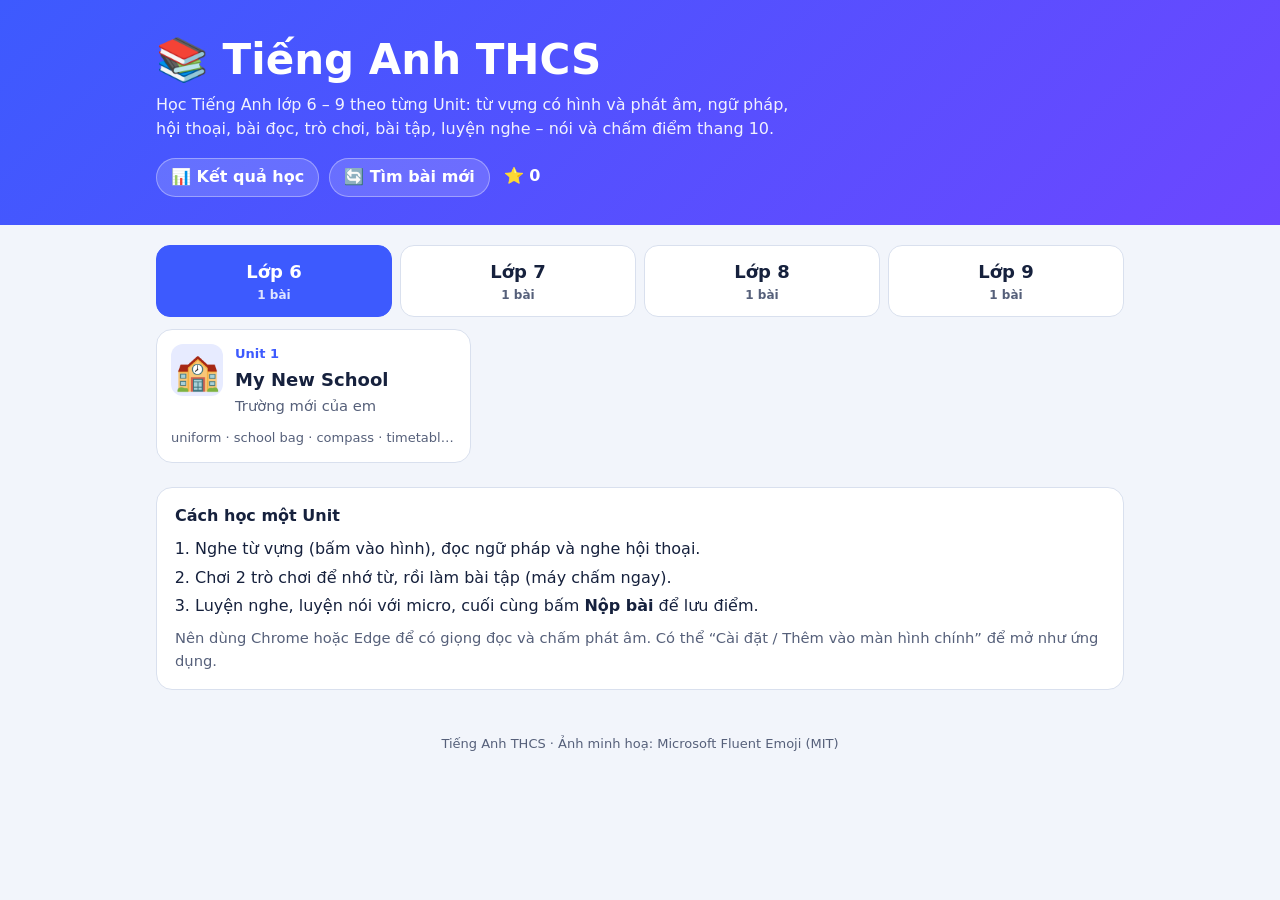
==== index.html @ e83fc871 "Tiếng Anh THCS: khung app + 4 bài mẫu Unit 1 lớp 6-9 Co-Authored-By: Claude Sonnet 5.5 <noreply@anth" ====
<!doctype html>
<html lang="vi">
<head>
<meta charset="utf-8">
<meta name="viewport" content="width=device-width, initial-scale=1">
<title>Tiếng Anh THCS</title>
<meta name="description" content="Học Tiếng Anh lớp 6, 7, 8, 9 theo từng Unit: từ vựng có hình, ngữ pháp, hội thoại, trò chơi, bài tập, luyện nghe nói và chấm điểm.">
<meta name="theme-color" content="#3D5AFE">
<link rel="manifest" href="manifest.webmanifest">
<link rel="icon" href="icons/icon-192.png">
<link rel="apple-touch-icon" href="icons/icon-192.png">
<link rel="stylesheet" href="common/lesson.css">
<style>
.top{background:linear-gradient(135deg,#3D5AFE,#6C47FF);color:#fff;padding:34px 0 28px}
.top h1{font-size:clamp(28px,6vw,42px)}
.top p{opacity:.92;margin-top:6px;max-width:640px}
.top .row{display:flex;flex-wrap:wrap;gap:10px;margin-top:16px}
.top .row a,.top .row button{background:rgba(255,255,255,.16);color:#fff;border:1px solid rgba(255,255,255,.35);border-radius:999px;padding:6px 14px;text-decoration:none;font-weight:600}
.tabs{display:grid;grid-template-columns:repeat(4,minmax(0,1fr));gap:8px;margin:20px 0 8px}
.tab{border:1px solid var(--line);background:var(--paper);border-radius:14px;padding:12px 8px;font-weight:800;font-size:18px}
.tab small{display:block;font-weight:600;font-size:12px;color:var(--ink-soft)}
.tab[aria-selected="true"]{background:var(--coral);color:#fff;border-color:var(--coral)}
.tab[aria-selected="true"] small{color:#E0E5FF}
.units{display:grid;grid-template-columns:repeat(auto-fill,minmax(260px,1fr));gap:12px;margin:12px 0 24px}
.unit{display:grid;grid-template-columns:52px minmax(0,1fr);gap:4px 12px;background:var(--paper);border:1px solid var(--line);border-radius:16px;padding:14px;text-decoration:none;color:var(--ink);transition:border-color .2s,transform .2s}
.unit:hover{border-color:var(--coral);transform:translateY(-2px)}
.unit .emo{grid-row:1/4;font-size:36px;width:52px;height:52px;display:grid;place-items:center;background:var(--accent-soft);border-radius:12px}
.unit .u{font-size:13px;font-weight:700;color:var(--coral)}
.unit h3{font-size:18px}
.unit .w{grid-column:1/3;font-size:13px;color:var(--ink-soft);margin-top:6px;overflow:hidden;text-overflow:ellipsis;white-space:nowrap}
.unit .best{font-size:13px;font-weight:700;color:var(--grass)}
.empty{background:var(--paper);border:1px dashed var(--line);border-radius:16px;padding:20px;text-align:center;color:var(--ink-soft)}
.how{background:var(--paper);border:1px solid var(--line);border-radius:16px;padding:16px 18px;margin-bottom:24px}
.how ol{margin:8px 0 0;padding-left:20px;display:grid;gap:4px}
@media (max-width:560px){.tab{font-size:16px;padding:10px 4px}}
</style>
</head>
<body>
<header class="top"><div class="wrap">
  <h1>📚 Tiếng Anh THCS</h1>
  <p>Học Tiếng Anh lớp 6 – 9 theo từng Unit: từ vựng có hình và phát âm, ngữ pháp, hội thoại, bài đọc, trò chơi, bài tập, luyện nghe – nói và chấm điểm thang 10.</p>
  <div class="row"><a href="ket-qua.html">📊 Kết quả học</a><button id="refresh" type="button">🔄 Tìm bài mới</button><span id="starsAll" style="padding:6px 4px;font-weight:700"></span></div>
</div></header>
<main class="wrap">
  <div class="tabs" role="tablist" id="tabs"></div>
  <div class="units" id="units"></div>
  <div class="how">
    <b>Cách học một Unit</b>
    <ol>
      <li>Nghe từ vựng (bấm vào hình), đọc ngữ pháp và nghe hội thoại.</li>
      <li>Chơi 2 trò chơi để nhớ từ, rồi làm bài tập (máy chấm ngay).</li>
      <li>Luyện nghe, luyện nói với micro, cuối cùng bấm <b>Nộp bài</b> để lưu điểm.</li>
    </ol>
    <p class="muted" style="margin-top:8px">Nên dùng Chrome hoặc Edge để có giọng đọc và chấm phát âm. Có thể “Cài đặt / Thêm vào màn hình chính” để mở như ứng dụng.</p>
  </div>
</main>
<footer>Tiếng Anh THCS · Ảnh minh hoạ: Microsoft Fluent Emoji (MIT)</footer>
<script src="lessons.js"></script>
<script>
(function(){
  var LS = window.LESSONS || [];
  var GRADES = [6,7,8,9];
  function esc(s){ return String(s==null?'':s).replace(/[&<>"]/g,function(c){return {'&':'&amp;','<':'&lt;','>':'&gt;','"':'&quot;'}[c];}); }
  function get(k){ try{ return localStorage.getItem(k); }catch(e){ return null; } }
  function set(k,v){ try{ localStorage.setItem(k,v); }catch(e){} }
  var results = []; try{ results = JSON.parse(get('results:v1')) || []; }catch(e){}
  function best(id){ var b = null; results.forEach(function(r){ if(r.lesson===id && (b===null || r.score>b)) b = r.score; }); return b; }
  var total = 0; LS.forEach(function(l){ total += parseInt(get('stars:'+l.id),10) || 0; });
  document.getElementById('starsAll').textContent = '⭐ ' + total;

  var cur = parseInt(get('grade'),10); if(GRADES.indexOf(cur) < 0) cur = 6;
  var tabs = document.getElementById('tabs'), box = document.getElementById('units');
  function draw(){
    tabs.innerHTML = GRADES.map(function(g){
      var n = LS.filter(function(l){ return l.grade===g; }).length;
      return '<button class="tab" role="tab" aria-selected="'+(g===cur)+'" data-g="'+g+'">Lớp '+g+'<small>'+n+' bài</small></button>';
    }).join('');
    var list = LS.filter(function(l){ return l.grade===cur; });
    box.innerHTML = list.length ? list.map(function(l){
      var b = best(l.id);
      return '<a class="unit" href="'+esc(l.path)+'"><span class="emo">'+esc(l.emoji)+'</span>'+
        '<span class="u">Unit '+l.unit+(b!==null?' · <span class="best">🏅 '+String(b).replace('.',',')+'/10</span>':'')+'</span>'+
        '<h3>'+esc(l.title)+'</h3><span class="muted">'+esc(l.vi)+'</span>'+
        '<span class="w">'+esc(l.words.join(' · '))+'</span></a>';
    }).join('') : '<div class="empty">Lớp '+cur+' chưa có bài. Bài mới sẽ được thêm dần theo sách giáo khoa.</div>';
  }
  tabs.addEventListener('click', function(e){ var t = e.target.closest('[data-g]'); if(!t) return; cur = +t.getAttribute('data-g'); set('grade',cur); draw(); });
  draw();
  document.getElementById('refresh').addEventListener('click', function(){ location.reload(); });
  if('serviceWorker' in navigator) navigator.serviceWorker.register('sw.js').catch(function(){});
})();
</script>
</body>
</html>
---- common/lesson.css ----
/* Giao diện bài học Tiếng Anh THCS (lớp 6–9). Một giao diện sáng; các biến màu dưới đây cũng được
   tracker.js / practice.js / games.js dùng lại (--ink, --paper, --line, --sun, --coral, --grass, --berry...). */
:root{
  --sky:#F2F5FB;
  --paper:#FFFFFF;
  --ink:#16213D;
  --ink-soft:#56607A;
  --line:#D9E0EE;
  --sun:#FFD166;
  --sun-soft:#FFF4D6;
  --coral:#3D5AFE;          /* màu nhấn chính (xanh chàm) */
  --on-coral:#FFFFFF;
  --grass:#12946A;
  --grass-soft:#DDF5EC;
  --berry:#D3344E;
  --berry-soft:#FDE4E8;
  --accent-soft:#E7EBFF;
  --display:"Be Vietnam Pro","Segoe UI",system-ui,sans-serif;
  --body:"Be Vietnam Pro","Segoe UI",system-ui,sans-serif;
  --ipa:"Segoe UI","Noto Sans","Lucida Sans Unicode","DejaVu Sans",sans-serif;
  color-scheme:light;
}
*{box-sizing:border-box}
[hidden]{display:none!important}
html{scroll-behavior:smooth;-webkit-text-size-adjust:100%}
body{margin:0;background:var(--sky);color:var(--ink);font-family:var(--body);font-size:16px;line-height:1.55}
button{font:inherit;color:inherit;cursor:pointer}
a{color:var(--coral)}
:focus-visible{outline:3px solid var(--coral);outline-offset:2px}
p{margin:0}
h1,h2,h3{font-family:var(--display);line-height:1.25;margin:0}
.wrap{max-width:1000px;margin:0 auto;padding:0 16px}
.ipa{font-family:var(--ipa);color:var(--ink-soft);font-size:.92em}
.vi{color:var(--ink-soft)}
.muted{color:var(--ink-soft);font-size:.92em}

/* ---------- Thanh trên cùng ---------- */
.bar{position:sticky;top:0;z-index:20;background:var(--paper);border-bottom:1px solid var(--line)}
.bar .wrap{display:flex;align-items:center;gap:10px;height:56px}
.bar a.home{display:inline-flex;align-items:center;gap:6px;text-decoration:none;color:var(--ink);font-weight:700;padding:6px 10px;border-radius:10px}
.bar a.home:hover{background:var(--sky)}
.bar .t{flex:1;min-width:0;font-weight:700;white-space:nowrap;overflow:hidden;text-overflow:ellipsis}
.bar .stars{font-weight:700;white-space:nowrap}
.chipbtn{border:1px solid var(--line);background:var(--paper);border-radius:999px;padding:5px 12px;font-weight:600;white-space:nowrap}
.chipbtn:hover{border-color:var(--coral)}

/* ---------- Đầu bài ---------- */
.hero{padding:28px 0 18px}
.hero .kick{display:inline-block;background:var(--accent-soft);color:var(--coral);font-weight:700;border-radius:999px;padding:3px 12px;font-size:14px}
.hero h1{font-size:clamp(28px,5vw,40px);margin:10px 0 4px}
.hero .sub{font-size:18px;color:var(--ink-soft)}
.note{margin-top:14px;background:var(--sun-soft);border:1px solid #F3D88A;border-radius:12px;padding:10px 14px;font-size:14px}
.toc{display:flex;flex-wrap:wrap;gap:8px;margin-top:16px}
.toc a{text-decoration:none;color:var(--ink);background:var(--paper);border:1px solid var(--line);border-radius:999px;padding:5px 12px;font-size:14px;font-weight:600}
.toc a:hover{border-color:var(--coral);color:var(--coral)}

/* ---------- Khối mục ---------- */
section.box{background:var(--paper);border:1px solid var(--line);border-radius:18px;padding:20px;margin:18px 0;scroll-margin-top:70px}
section.box > h2{font-size:22px;display:flex;align-items:center;gap:10px;margin-bottom:4px}
section.box > h2 .n{display:inline-grid;place-items:center;width:32px;height:32px;border-radius:10px;background:var(--coral);color:#fff;font-size:16px;flex:none}
section.box > .lead{color:var(--ink-soft);margin-bottom:14px}
.btn{display:inline-flex;align-items:center;gap:6px;border:0;background:var(--coral);color:#fff;font-weight:700;border-radius:12px;padding:9px 16px}
.btn:hover{filter:brightness(1.08)}
.btn.ghost{background:var(--paper);color:var(--ink);border:1px solid var(--line)}
.btn.sm{padding:5px 10px;font-size:14px;border-radius:10px}
.spk{border:1px solid var(--line);background:var(--paper);border-radius:10px;padding:3px 8px;line-height:1.2;flex:none}
.spk:hover{border-color:var(--coral)}

/* ---------- Từ vựng ---------- */
.vgrid{display:grid;grid-template-columns:repeat(auto-fill,minmax(210px,1fr));gap:12px;margin-top:12px}
.vcard{border:1px solid var(--line);border-radius:14px;padding:12px;display:grid;grid-template-columns:64px minmax(0,1fr);gap:4px 12px;align-items:start;transition:border-color .2s}
.vcard.heard{border-color:var(--grass);background:linear-gradient(0deg,var(--grass-soft),var(--paper) 55%)}
.vpic{grid-row:1/4;width:64px;height:64px;display:grid;place-items:center;font-size:44px;border-radius:12px;background:var(--sky);border:0;padding:4px}
.vpic img,.pic img{width:100%;height:100%;object-fit:contain}
.vw{font-weight:800;font-size:18px;overflow-wrap:anywhere}
.vw small{font-weight:600;color:var(--ink-soft);font-size:12px;margin-left:4px}
.vex{grid-column:1/3;border-top:1px dashed var(--line);padding-top:8px;margin-top:4px;font-size:14px;display:flex;gap:8px;align-items:flex-start}
.vex div{min-width:0}

/* ---------- Ngữ pháp ---------- */
.gblock{border-left:4px solid var(--coral);background:var(--sky);border-radius:0 14px 14px 0;padding:14px 16px;margin-top:14px}
.gblock h3{font-size:18px;margin-bottom:6px}
.gblock .exp{margin-bottom:8px}
.gblock .exp ul{margin:6px 0;padding-left:20px}
.forms{display:grid;gap:6px;margin:8px 0}
.forms code{display:block;background:var(--paper);border:1px solid var(--line);border-radius:10px;padding:7px 10px;font-family:var(--body);font-weight:600;overflow-wrap:anywhere;white-space:normal}
.exl{list-style:none;margin:8px 0 0;padding:0;display:grid;gap:6px}
.exl li{display:flex;gap:8px;align-items:flex-start}
.exl li div{min-width:0}

/* ---------- Hội thoại / bài đọc ---------- */
.dialog{display:grid;gap:10px;margin-top:10px}
.line{display:flex;gap:10px;align-items:flex-start;max-width:640px}
.line.B{margin-left:auto;flex-direction:row-reverse;text-align:right}
.av{flex:none;width:38px;height:38px;border-radius:50%;display:grid;place-items:center;font-weight:800;color:#fff;background:var(--coral);font-size:14px}
.line.B .av{background:var(--grass)}
.bub{background:var(--sky);border:1px solid var(--line);border-radius:14px;padding:8px 12px;min-width:0;cursor:pointer}
.bub.on{border-color:var(--coral);box-shadow:0 0 0 2px var(--accent-soft)}
.bub .who{font-size:12px;font-weight:700;color:var(--ink-soft)}
.bub .en{font-weight:600}
.reading{margin-top:16px;border:1px solid var(--line);border-radius:14px;padding:14px 16px}
.reading p.en{margin:8px 0;line-height:1.75}
.reading .vi{margin-top:8px}
.tools{display:flex;flex-wrap:wrap;gap:8px;margin-top:12px}

/* ---------- Trò chơi ---------- */
.games{display:grid;gap:16px}
.games > div{border:1px solid var(--line);border-radius:14px;padding:14px}
.say{display:inline-flex;align-items:center;gap:6px;border:1px solid var(--line);background:var(--paper);border-radius:10px;padding:6px 12px;font-weight:700}
.say.big{background:var(--coral);color:#fff;border-color:var(--coral);padding:10px 20px;font-size:17px}
.say:hover{filter:brightness(1.05)}
.g-front.pic img,.g-spell-emo img,.g-bl img,.pr-emo img,.pr-chip img{width:1.25em;height:1.25em;object-fit:contain;vertical-align:middle}

/* ---------- Bài tập ---------- */
.qlist{display:grid;gap:12px;margin-top:10px}
.q{border:1px solid var(--line);border-radius:14px;padding:12px 14px}
.q .qh{display:flex;gap:10px;align-items:center;flex-wrap:wrap;font-weight:700;margin-bottom:8px}
.q .qh .num{color:var(--coral)}
.q .pic{width:72px;height:72px;font-size:52px;display:grid;place-items:center;background:var(--sky);border-radius:12px;padding:4px}
.opts{display:grid;grid-template-columns:repeat(auto-fit,minmax(150px,1fr));gap:8px}
.opt{border:1px solid var(--line);background:var(--paper);border-radius:10px;padding:8px 12px;text-align:left;font-weight:600}
.opt:hover:not(:disabled){border-color:var(--coral)}
.opt:disabled{cursor:default}
.opt.ok{background:var(--grass-soft);border-color:var(--grass);color:#0B5E44}
.opt.bad{background:var(--berry-soft);border-color:var(--berry);color:#8E1A2E}
.why{margin-top:8px;font-size:14px;color:var(--ink-soft)}
.qscore{margin-top:14px;font-weight:700}

/* ---------- Thông báo nhỏ, pháo giấy ---------- */
.toast{position:fixed;left:50%;bottom:22px;transform:translateX(-50%);background:var(--ink);color:#fff;padding:10px 18px;border-radius:12px;font-weight:600;z-index:60;max-width:calc(100% - 32px);box-shadow:0 6px 20px rgba(0,0,0,.2)}
.toast.good{background:var(--grass)}
.toast.try{background:var(--berry)}
.confetti{position:fixed;top:-12px;width:9px;height:14px;z-index:70;pointer-events:none;animation:fall 1.6s linear forwards}
@keyframes fall{to{transform:translateY(105vh) rotate(540deg);opacity:.7}}
@media (prefers-reduced-motion:reduce){.confetti{display:none}html{scroll-behavior:auto}}
footer{color:var(--ink-soft);font-size:13px;text-align:center;padding:20px 0 40px}
@media (max-width:560px){
  section.box{padding:16px 14px;border-radius:14px}
  .bar .t{font-size:14px}
  .vgrid{grid-template-columns:1fr}
}
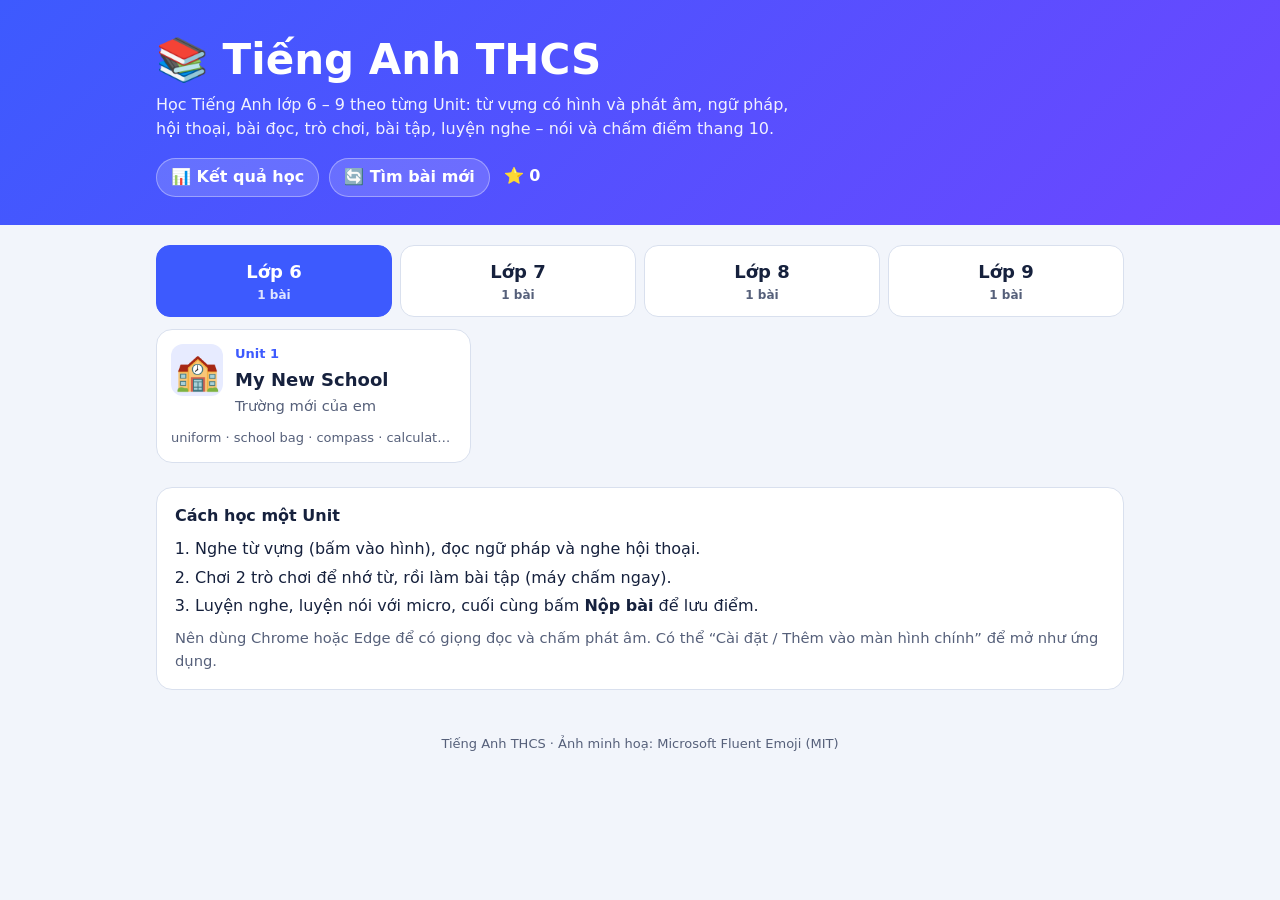
==== commit 483721d1: "Icon mới cho app Tiếng Anh THCS + ảnh xem trước khi chia sẻ link Co-Authored-By: Claude Sonnet 5.5 <" ====
--- a/index.html
+++ b/index.html
@@ -7,8 +7,14 @@
 <meta name="description" content="Học Tiếng Anh lớp 6, 7, 8, 9 theo từng Unit: từ vựng có hình, ngữ pháp, hội thoại, trò chơi, bài tập, luyện nghe nói và chấm điểm.">
 <meta name="theme-color" content="#3D5AFE">
 <link rel="manifest" href="manifest.webmanifest">
-<link rel="icon" href="icons/icon-192.png">
-<link rel="apple-touch-icon" href="icons/icon-192.png">
+<link rel="icon" type="image/png" sizes="32x32" href="icons/icon-32.png">
+<link rel="icon" type="image/png" sizes="192x192" href="icons/icon-192.png">
+<link rel="apple-touch-icon" href="icons/icon-180.png">
+<meta property="og:type" content="website">
+<meta property="og:title" content="Tiếng Anh THCS – lớp 6 đến 9">
+<meta property="og:description" content="Học Tiếng Anh lớp 6–9 theo sách Global Success: từ vựng có hình, ngữ pháp, hội thoại, trò chơi, bài tập, luyện nghe nói.">
+<meta property="og:image" content="https://ductranvn1821.github.io/tieng-anh-thcs/icons/icon-512.png">
+<meta property="og:url" content="https://ductranvn1821.github.io/tieng-anh-thcs/">
 <link rel="stylesheet" href="common/lesson.css">
 <style>
 .top{background:linear-gradient(135deg,#3D5AFE,#6C47FF);color:#fff;padding:34px 0 28px}
